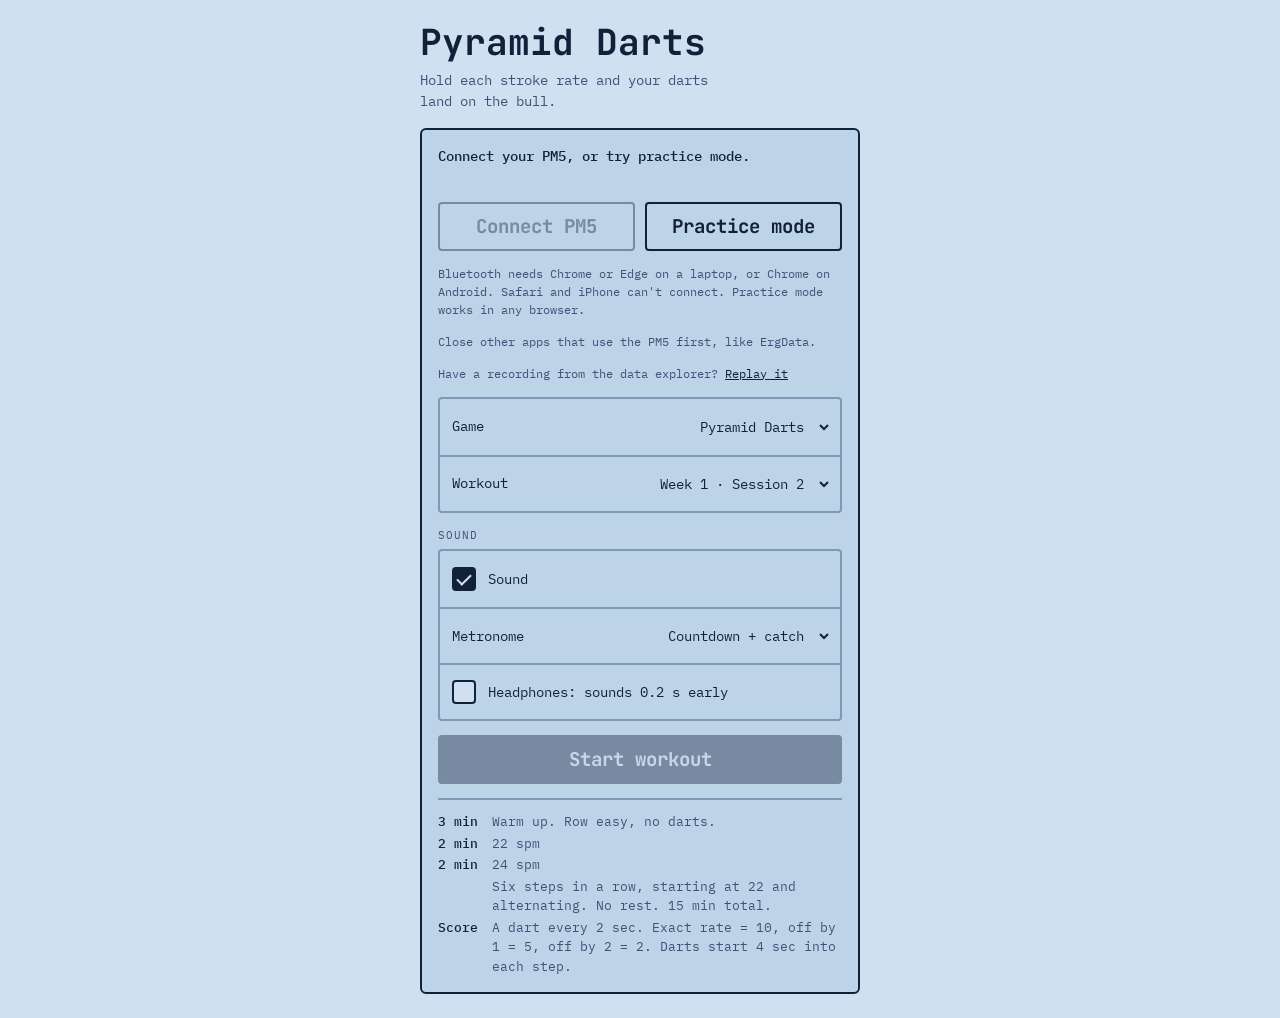
==== index.html @ 7a9a61dd "Add Skipping Stones, a second board where weak strokes sink the stone short" ====
<!doctype html>
<html lang="en">
<head>
<meta charset="utf-8">
<meta name="viewport" content="width=device-width, initial-scale=1, viewport-fit=cover">
<title>Pyramid Darts</title>
<link rel="preconnect" href="https://fonts.googleapis.com">
<link rel="preconnect" href="https://fonts.gstatic.com" crossorigin>
<link href="https://fonts.googleapis.com/css2?family=IBM+Plex+Mono:wght@400;500&family=JetBrains+Mono:wght@500;700&display=swap" rel="stylesheet">
<link rel="stylesheet" href="style.css">
</head>
<body>
<main class="wrap">
  <header id="top">
    <h1>Pyramid Darts</h1>
    <p class="lede">Hold each stroke rate and your darts land on the bull.</p>
  </header>

  <!-- SETUP -->
  <section id="setup" class="panel">
    <p id="status" class="status">Connect your PM5, or try practice mode.</p>
    <div class="row">
      <button id="btn-connect" class="btn" type="button">Connect PM5</button>
      <button id="btn-practice" class="btn" type="button">Practice mode</button>
    </div>
    <p id="support" class="note" hidden>Bluetooth needs Chrome or Edge on a laptop, or Chrome on Android. Safari and iPhone can't connect. Practice mode works in any browser.</p>
    <p class="note">Close other apps that use the PM5 first, like ErgData.</p>
    <!-- For testing without rowing: plays back a file saved by the data explorer (lab.html) -->
    <p class="note">Have a recording from the data explorer? <button id="btn-replay" class="link" type="button">Replay it</button></p>
    <input type="file" id="replay-file" accept=".json,application/json" hidden>
    <p id="live" class="live" hidden>Live stroke rate: <strong id="live-n">0</strong> spm</p>
    <!-- Settings as full-width rows: each row is one big tap target (at least 56 px tall) -->
    <div class="list">
      <!-- Two boards on the same rules: the rate aims. Skipping Stones adds power: a weak stroke sinks the stone short. -->
      <label class="setting" for="game-pick">Game
        <select id="game-pick">
          <option value="darts" selected>Pyramid Darts</option>
          <option value="stones">Skipping Stones (new)</option>
        </select>
      </label>
      <label class="setting" for="workout">Workout
        <select id="workout">
          <option value="w1s2" selected>Week 1 · Session 2</option>
          <option value="w1s1">Week 1 · Session 1</option>
        </select>
      </label>
    </div>
    <div class="group">
      <p class="label">Sound</p>
      <div class="list">
        <label class="setting" for="sound"><input type="checkbox" id="sound" checked> Sound</label>
        <label class="setting" for="metro">Metronome
          <select id="metro">
            <option value="off">Off</option>
            <option value="catch">Catch only</option>
            <option value="count" selected>Countdown + catch</option>
          </select>
        </label>
        <label class="setting" for="early"><input type="checkbox" id="early"> Headphones: sounds 0.2 s early</label>
      </div>
    </div>
    <!-- Shown when a workout was cut short, for example by a reload or a dead battery -->
    <div class="resume" id="resume-box" hidden>
      <p class="status" id="resume-text"></p>
      <div class="row">
        <button id="btn-continue" class="btn primary" type="button" disabled>Resume</button>
        <button id="btn-discard" class="btn" type="button">Discard</button>
      </div>
    </div>
    <button id="btn-start" class="btn primary" type="button" disabled>Start workout</button>
    <dl class="plan" id="plan"></dl>
  </section>

  <!-- GAME -->
  <section id="game" class="panel" hidden>
    <div class="hud">
      <div class="cell"><div class="label">Score</div><div class="value" id="h-score">0</div></div>
      <div class="cell"><div class="label">Step left</div><div class="value" id="h-time">0:00</div></div>
      <div class="cell"><div class="label" id="h-round-label">Interval</div><div class="value" id="h-round">–</div></div>
      <!-- One corner button: pause while rowing, resume while paused -->
      <button id="btn-pause" class="btn icon" type="button" aria-label="Pause">
        <svg class="i-pause" viewBox="0 0 24 24" aria-hidden="true"><rect x="6" y="5" width="4" height="14" rx="1"/><rect x="14" y="5" width="4" height="14" rx="1"/></svg>
        <svg class="i-play" viewBox="0 0 24 24" aria-hidden="true"><path d="M8 5v14l11-7z"/></svg>
      </button>
    </div>
    <div>
      <div class="phase-label" id="phase-label">GET READY</div>
      <p class="phase-sub" id="phase-sub"></p>
    </div>
    <!-- What you see while rowing. Hidden while paused. -->
    <div class="stack" id="playing">
      <div class="board-wrap"><canvas id="board" role="img" aria-label="Dart board. Your stroke rate moves the crosshair up when you are too fast and down when you are too slow."></canvas></div>
      <div class="readout">
        <div><div class="label">Target</div><div class="big"><span id="r-target">–</span> <small>spm</small></div></div>
        <div><div class="label">You</div><div class="big"><span id="r-you">0</span> <small>spm</small></div></div>
      </div>
      <div class="delta" id="delta" aria-live="polite"></div>
      <!-- The last stroke: its watts, and its power curve (where in the drive you pushed).
           Appears once the PM5 sends a stroke, so practice mode looks the same as before. -->
      <div class="power" id="power" hidden>
        <div class="power-head">
          <div class="label">Power curve · lbf</div>
          <div class="watts" id="r-watts">–</div>
        </div>
        <div class="curve-wrap"><canvas id="curve" role="img" aria-label="Graph of how hard you pulled during the last stroke. The faint line is the stroke before."></canvas></div>
      </div>
      <div class="practice" id="practice" hidden>
        <button class="btn" id="btn-down" type="button" aria-label="Lower stroke rate">−</button>
        <span>Practice: use the arrow keys or these buttons to set your rate.</span>
        <button class="btn" id="btn-up" type="button" aria-label="Raise stroke rate">+</button>
      </div>
      <p class="note" id="link"></p>
    </div>
    <!-- The pause menu. More options (like mute) can be added here later. -->
    <div class="stack menu" id="menu" hidden>
      <p class="status" id="menu-msg" hidden></p>
      <button id="btn-reconnect" class="btn primary" type="button" hidden>Reconnect PM5</button>
      <!-- Backup after a failed reconnect: the device picker, like on the start screen -->
      <button id="btn-pick" class="btn" type="button" hidden>Choose PM5 again</button>
      <button id="btn-resume" class="btn primary" type="button">Resume</button>
      <button id="btn-restart" class="btn" type="button">Restart step</button>
      <button id="btn-skip" class="btn" type="button" hidden>Skip warm-up</button>
      <button id="btn-end" class="btn" type="button">End workout</button>
      <!-- Same setting as on the start screen, so it can change mid-row -->
      <div class="group">
        <p class="label">Sound</p>
        <div class="list">
          <label class="setting" for="metro-menu">Metronome
            <select id="metro-menu">
              <option value="off">Off</option>
              <option value="catch">Catch only</option>
              <option value="count" selected>Countdown + catch</option>
            </select>
          </label>
          <label class="setting" for="early-menu"><input type="checkbox" id="early-menu"> Headphones: sounds 0.2 s early</label>
        </div>
      </div>
      <p class="note" id="menu-timing" hidden></p>
      <p class="note" id="menu-hint">Space or Esc also pauses and resumes.</p>
    </div>
  </section>

  <!-- RESULTS -->
  <section id="results" class="panel" hidden>
    <h2>Workout done</h2>
    <div class="hud">
      <div class="cell"><div class="label">Score</div><div class="value" id="f-score">0</div></div>
      <div class="cell"><div class="label">On target</div><div class="value" id="f-pct">0%</div></div>
      <div class="cell"><div class="label">Bulls</div><div class="value" id="f-bulls">0</div></div>
    </div>
    <ul class="results-list" id="f-by"></ul>
    <p class="live" id="f-timing" hidden></p>
    <p class="note">On target means within 1 stroke per minute of the goal.</p>
    <button id="btn-again" class="btn primary" type="button">Row again</button>
  </section>
</main>

<script type="module">
import * as pm5 from './pm5.js';

(function () {
  'use strict';
  var $ = function (id) { return document.getElementById(id); };

  // ---- Workouts ----
  // Every workout adds up to exactly 15 min. Warm-up and cooldown fill what the main set leaves.
  var STEPS = [[90, 24], [60, 26], [30, 28]]; // W1S1: seconds, strokes per minute
  var PYRAMIDS = 3, PADDLE = 30, PADDLE_SPM = 20, COOL = 30; // W1S1: easy paddle after every step
  var READY = 5, SETTLE = 4, GAP = 2;
  var AHEAD = 0.1; // the metronome books each click this many seconds early, so it lands on time
  var EARLY = 0.2; // Bluetooth headphones play sound about 0.15-0.27 s late, so they get it this much sooner
  var WARM = { w1s2: 180, w1s1: 90 }, INTERVAL = 120; // W1S2: six 2 min steps

  var INFO = {
    w1s2: {
      eyebrow: 'Week 1 · Session 2',
      plan: [
        ['3 min', 'Warm up. Row easy, no darts.'],
        ['2 min', '22 spm'], ['2 min', '24 spm'],
        ['', 'Six steps in a row, starting at 22 and alternating. No rest. 15 min total.'],
        ['Score', 'A dart every 2 sec. Exact rate = 10, off by 1 = 5, off by 2 = 2. Darts start 4 sec into each step.']
      ]
    },
    w1s1: {
      eyebrow: 'Week 1 · Session 1',
      plan: [
        ['90 sec', 'Warm up. Row easy, no darts.'],
        ['90 sec', '24 spm'], ['60 sec', '26 spm'], ['30 sec', '28 spm'],
        ['30 sec', 'Paddle at about 20 spm after every step. No darts.'],
        ['', 'Three pyramids, then a 30 sec cooldown. 15 min total.'],
        ['Score', 'A dart every 2 sec. Exact rate = 10, off by 1 = 5, off by 2 = 2. Darts start 4 sec into each step.']
      ]
    }
  };

  function buildTimeline(key) {
    var t = [], i;
    t.push({ kind: 'warm', len: WARM[key] });
    if (key === 'w1s2') {
      for (i = 0; i < 6; i++) t.push({ kind: 'row', len: INTERVAL, spm: i % 2 === 0 ? 22 : 24, round: i + 1 });
      return t;
    }
    // W1S1: a paddle follows every step, except the very last one,
    // which goes straight into the cooldown. 1:30 + 13:00 + 0:30 = 15:00.
    for (var r = 1; r <= PYRAMIDS; r++) {
      STEPS.forEach(function (s, j) {
        t.push({ kind: 'row', len: s[0], spm: s[1], round: r });
        var lastStep = (r === PYRAMIDS && j === STEPS.length - 1);
        if (!lastStep) t.push({ kind: 'paddle', len: PADDLE, round: r });
      });
    }
    t.push({ kind: 'cool', len: COOL });
    return t;
  }

  // ---- State ----
  var mode = null;          // 'pm5' or 'practice'
  var spm = 0;              // current stroke rate
  var game = 'darts';       // 'darts' or 'stones', picked on the start screen
  var powerLog = [], lastW = null; // watts of the last few strokes, and of the very last one
  var practiceSpm = 20;
  var running = false, rafId = 0, t0 = 0, total = 0;
  var timeline = [], roundsTotal = 6, wkey = 'w1s2', lastPhase = -1, lastSec = -1;
  var darts = [], popups = [], aimErr = 0, stats = null;
  var audio = null, wake = null, pmName = '';
  var paused = false, pausedAt = 0;          // pausedAt: the clock time when Pause was pressed
  var counting = false, countdownTimer = 0;  // the 3-2-1 before rowing again
  var settleUntil = 0;                       // no darts until this many seconds into the workout
  var snap = { i: -1 };                      // the score when the current step began, for Restart step
  var linkLost = false;                      // true while the PM5 is gone in the middle of a workout
  var beatAt = 0;                            // workout time (seconds) of the next metronome click
  var nextChime = null;                      // the step-change chime, once the last click of a step is booked
  var counts = [];                           // the countdown ticks booked for this stroke
  var beats = [];                            // the last few catch clicks (workout time), to time real catches against

  // ---- Helpers ----
  function setText(el, s) { if (el.textContent !== s) el.textContent = s; }
  function fmt(sec) { var m = Math.floor(sec / 60), s = sec % 60; return m + ':' + (s < 10 ? '0' : '') + s; }
  function show(id) {
    ['setup', 'game', 'results'].forEach(function (k) { $(k).hidden = (k !== id); });
    $('top').hidden = (id === 'game'); // no header while rowing, so the game gets the whole screen
  }
  function status(msg) { $('status').textContent = msg; }
  // Start, and Resume for a saved workout, work once the PM5 or practice mode is ready
  function ready(on) { $('btn-start').disabled = !on; $('btn-continue').disabled = !on; }

  // ---- Sound ----
  // at (optional): seconds from now, to book a note ahead
  function beep(freq, dur, vol, at) {
    if (!audio || !$('sound').checked) return;
    dur = dur || 0.12; vol = vol || 0.15;
    var o = audio.createOscillator(), g = audio.createGain(), t = audio.currentTime + Math.max(0, at || 0);
    o.type = 'square'; o.frequency.value = freq;
    o.connect(g); g.connect(audio.destination);
    g.gain.setValueAtTime(vol, t);
    g.gain.exponentialRampToValueAtTime(0.001, t + dur);
    o.start(t); o.stop(t + dur + 0.02);
  }
  var NOTE = { 22: 466, 24: 523, 26: 587, 28: 659 };
  // The countdown tick (3, 2, 1) on the way back to the catch. Softer than the catch,
  // and rising in pitch, so you can feel the catch coming and push on it instead of reacting late.
  // at: seconds from now, so the tick can be booked early and still land on time.
  var COUNT_NOTE = { 3: 880, 2: 1047, 1: 1319 };
  function tick(at, vol, freq) {
    if (!audio || !$('sound').checked) return;
    var o = audio.createOscillator(), g = audio.createGain(), t = audio.currentTime + Math.max(0, at);
    o.type = 'triangle'; o.frequency.value = freq;
    o.connect(g); g.connect(audio.destination);
    g.gain.setValueAtTime(vol, t);
    g.gain.exponentialRampToValueAtTime(0.001, t + 0.08);
    o.start(t); o.stop(t + 0.1);
  }
  // Step change: two notes on the way back before the next step's first catch,
  // so they never land on a click. Rising = the next step is faster, falling = easier.
  function chime(c, at) {
    var from = c.from.kind === 'row' ? NOTE[c.from.spm] : 392, to = c.to.kind === 'row' ? NOTE[c.to.spm] : 392;
    beep(from, 0.12, 0.12, at);
    beep(to, 0.18, 0.12, at + 0.15);
  }

  // ---- PM5 connection ----
  // Back to "not connected" on the start screen
  function lostToSetup() {
    spm = 0; mode = null; linkLost = false;
    status('PM5 disconnected. Press Connect PM5 to try again.');
    ready(false);
    $('live').hidden = true;
  }
  function onDrop() {
    // The PM5 is gone, so the button offers to connect again
    $('btn-connect').textContent = 'Connect PM5';
    $('btn-connect').disabled = false;
    if (mode !== 'pm5') return;
    if (running) {
      // Mid-workout: freeze the clock and offer to reconnect, so the session is not lost
      spm = 0; linkLost = true;
      holdInMenu();
    } else lostToSetup();
  }

  var BT_OFF = 'Bluetooth is off on this device. Turn it on and try again.';

  async function connectPM5() {
    stopReplay();
    status('Pick your PM5 from the list. Wake it up first by pulling the handle.');
    var pm = await pm5.connect({
      onStrokeRate: function (n) {
        spm = n;
        setText($('live-n'), String(spm));
      },
      onCatch: onCatch,
      onStrokePower: onStrokePower,
      onForceCurve: onForceCurve,
      onDisconnect: onDrop
    });
    pmName = pm.name;
    mode = 'pm5';
    spm = 0;
    // Show the connection on the button itself, so it is clear it worked
    $('btn-connect').textContent = 'PM5 connected';
    $('btn-connect').disabled = true;
    status('Connected to ' + pmName + '. Pull the handle and check the live rate below.');
    $('live').hidden = false;
    ready(true);
  }

  $('btn-connect').addEventListener('click', async function () {
    try { await connectPM5(); }
    catch (e) {
      // Bluetooth off comes first: Chrome reports it like a closed picker
      if (await pm5.isBluetoothOff(e)) status(BT_OFF);
      else if (e && e.name === 'NotFoundError') status('No PM5 picked. Press Connect PM5 to try again.');
      else status('Could not connect. Check that Bluetooth is on, wake the PM5 by pulling the handle, and close other apps that use it, like ErgData. (' + (e && e.message ? e.message : e) + ')');
    }
  });

  $('btn-practice').addEventListener('click', function () {
    stopReplay();
    mode = 'practice';
    practiceSpm = 20; spm = practiceSpm;
    $('live').hidden = true;
    status('Practice mode. You set your own rate with the arrow keys.');
    ready(true);
  });

  // ---- Replay a recorded row ----
  // A recording from lab.html plays as if the PM5 were live. Works in any browser.
  var replaying = null;
  function stopReplay() { if (replaying) { replaying.stop(); replaying = null; } }
  $('btn-replay').addEventListener('click', function () { $('replay-file').click(); });
  $('replay-file').addEventListener('change', async function () {
    var file = this.files[0];
    this.value = ''; // so the same file can be picked again
    if (!file) return;
    try {
      var rec = JSON.parse(await file.text());
      stopReplay();
      replaying = pm5.replay(rec, {
        onStrokeRate: function (n) { spm = n; setText($('live-n'), String(n)); },
        onCatch: onCatch,
        onStrokePower: onStrokePower,
        onForceCurve: onForceCurve
      });
      mode = 'replay'; spm = 0; pmName = replaying.name;
      status('Replaying ' + replaying.name + ' from ' + file.name + '. It loops until the workout ends.');
      $('live').hidden = false;
      ready(true);
    } catch (e) {
      status('Could not replay that file. ' + (e && e.message ? e.message : e));
    }
  });

  if (!pm5.isSupported()) {
    $('support').hidden = false;
    $('btn-connect').disabled = true;
  }

  // ---- Practice controls ----
  function nudge(d) {
    if (mode !== 'practice') return;
    practiceSpm = Math.max(0, Math.min(50, practiceSpm + d));
    spm = practiceSpm;
  }
  $('btn-up').addEventListener('click', function () { nudge(1); });
  $('btn-down').addEventListener('click', function () { nudge(-1); });
  document.addEventListener('keydown', function (e) {
    if (!running) return;
    // Space or Esc pauses and resumes. If a button has focus, Space presses
    // that button instead, so we let the browser handle it.
    var onButton = e.target.tagName === 'BUTTON';
    if (e.key === 'Escape' || (e.key === ' ' && !onButton)) { e.preventDefault(); togglePause(); return; }
    if (e.key === 'ArrowUp') { e.preventDefault(); nudge(1); }
    if (e.key === 'ArrowDown') { e.preventDefault(); nudge(-1); }
  });

  // ---- Canvas ----
  var cv = $('board'), ctx = cv.getContext('2d'), size = 0;
  var C = {};
  function readColors() {
    var cs = getComputedStyle(document.documentElement);
    ['bg', 'panel', 'ink', 'ink-soft', 'line', 'hit', 'miss'].forEach(function (k) { C[k] = cs.getPropertyValue('--' + k).trim(); });
  }
  function fit() {
    var s = Math.round(cv.getBoundingClientRect().width);
    if (!s || s === size) return;
    size = s;
    var dpr = window.devicePixelRatio || 1;
    cv.width = s * dpr; cv.height = s * dpr;
    ctx.setTransform(dpr, 0, 0, dpr, 0, 0);
  }
  new ResizeObserver(fit).observe(cv);
  var REDUCED = window.matchMedia('(prefers-reduced-motion: reduce)').matches;
  var EASE = REDUCED ? 1 : 0.25;

  // While paused or counting in, no frames run, so the board would keep old colors after a
  // light/dark switch. redraw() draws the last frame again with the current colors.
  var lastDraw = null;
  function redraw() { if (running && lastDraw) draw.apply(null, lastDraw); drawCurve(); }
  window.matchMedia('(prefers-color-scheme: dark)').addEventListener('change', function () { requestAnimationFrame(redraw); });

  function draw(p, now, inPhase, waiting) {
    lastDraw = [p, now, inPhase, waiting];
    // Read the theme colors every frame, not once at load. On iPhone (Bluefy) a read at load
    // can come back empty, and a canvas then draws everything black, unreadable in dark mode.
    // Reading here also follows the phone switching to dark mode mid-workout.
    readColors();
    fit();
    var s = size; if (!s) return;
    ctx.clearRect(0, 0, s, s);
    if (game === 'stones') { drawStones(p, now, inPhase, waiting); return; }
    var cx = s / 2, cy = s / 2, R = (s / 2) * 0.84, u = R / 3.5;
    var resting = p.kind !== 'row'; // warm-up, paddle and cooldown have no darts

    // rings: 3.5 / 2.5 / 1.5 / 0.5 spm from the goal
    ctx.globalAlpha = resting ? 0.3 : 1;
    ctx.lineWidth = 2; ctx.strokeStyle = C.ink;
    [3.5, 2.5, 1.5, 0.5].forEach(function (r) { ctx.beginPath(); ctx.arc(cx, cy, r * u, 0, Math.PI * 2); ctx.stroke(); });
    ctx.fillStyle = C.ink; ctx.globalAlpha = resting ? 0.08 : 0.18;
    ctx.beginPath(); ctx.arc(cx, cy, 0.5 * u, 0, Math.PI * 2); ctx.fill();

    // labels
    ctx.globalAlpha = 1;
    ctx.fillStyle = C['ink-soft'];
    ctx.font = "500 11px 'IBM Plex Mono', monospace";
    ctx.textAlign = 'center';
    ctx.fillText('▲ TOO FAST', cx, 16);
    ctx.fillText('▼ TOO SLOW', cx, s - 8);
    ctx.fillText('5', cx + 1.0 * u, cy + 4);
    ctx.fillText('2', cx + 2.0 * u, cy + 4);

    if (resting) {
      // No darts: show what this part is, your live rate, and the time left
      var title = { warm: 'WARM UP', paddle: 'PADDLE', cool: 'COOL DOWN' }[p.kind];
      var until = { warm: 'darts start in ', paddle: 'next step in ', cool: 'done in ' }[p.kind];
      ctx.fillStyle = C.ink;
      ctx.font = "700 34px 'JetBrains Mono', monospace";
      ctx.fillText(title, cx, cy - 14);
      ctx.font = "700 30px 'JetBrains Mono', monospace";
      ctx.fillText(spm + ' spm', cx, cy + 24);
      ctx.fillStyle = C['ink-soft'];
      ctx.font = "500 12px 'IBM Plex Mono', monospace";
      ctx.fillText(until + fmt(Math.ceil(p.len - inPhase)), cx, cy + 50);
      return;
    }

    // stuck darts (newest last), older ones fade
    var recent = darts.slice(-14);
    recent.forEach(function (d, i) {
      var a = 0.3 + 0.7 * ((i + 1) / recent.length);
      var px = cx + d.ux * u, py = cy - d.uy * u;
      ctx.globalAlpha = a; ctx.lineWidth = 2;
      ctx.beginPath(); ctx.arc(px, py, 5, 0, Math.PI * 2);
      if (d.pts > 0) { ctx.fillStyle = C.hit; ctx.fill(); ctx.strokeStyle = C.ink; ctx.stroke(); }
      else { ctx.strokeStyle = C.miss; ctx.stroke(); }
    });
    ctx.globalAlpha = 1;

    // point popups
    popups = popups.filter(function (q) { return now - q.born < 1200; });
    popups.forEach(function (q) {
      var age = (now - q.born) / 1200;
      ctx.globalAlpha = 1 - age;
      ctx.fillStyle = q.pts > 0 ? C.hit : C.miss;
      ctx.font = "700 18px 'JetBrains Mono', monospace";
      ctx.textAlign = 'left';
      ctx.fillText('+' + q.pts, cx + q.ux * u + 9, cy - q.uy * u - 9 - age * 10);
    });
    ctx.globalAlpha = 1;

    // live crosshair: up means too fast, down means too slow
    var target = Math.max(-4.3, Math.min(4.3, spm - p.spm));
    aimErr += (target - aimErr) * EASE;
    var ay = cy - aimErr * u;
    ctx.strokeStyle = C.ink; ctx.lineWidth = 2;
    ctx.setLineDash(waiting ? [3, 3] : []); // dashed while darts are on hold
    ctx.beginPath(); ctx.arc(cx, ay, 10, 0, Math.PI * 2); ctx.stroke();
    ctx.setLineDash([]);
    ctx.beginPath();
    ctx.moveTo(cx - 16, ay); ctx.lineTo(cx + 16, ay);
    ctx.moveTo(cx, ay - 16); ctx.lineTo(cx, ay + 16);
    ctx.stroke();
  }

  // ---- Skipping Stones board ----
  // Drawn on a 400 x 400 grid (the Figma frame) and scaled to the canvas. The lake is seen at an
  // angle, so rings are ellipses half as tall as they are wide. Top: a thin far shore. Middle: the
  // target. Bottom: power per stroke. Rate aims (up = too fast), as in the darts game.
  var SK = { cx: 200, cy: 150, u: 54, k: 0.5, from: { x: 340, y: 268 } }; // from: where the stone leaves your hand
  var HOPS = [0.3, 0.52, 0.68, 0.8, 0.9, 1];     // where each skip lands, as a share of the way to the target
  var HOP_AT = [0.28, 0.48, 0.64, 0.77, 0.89, 1]; // when it lands there, as a share of the flight time
  var HOP_UP = [58, 40, 28, 18, 12, 8];          // how high each hop arcs
  var RIPPLE = [20, 16, 12, 9, 7, 6];            // ripple size at each skip; they shrink with distance
  var SINK = 0.62;                               // a short throw sinks here, after 2 skips, clearly before the target
  var FLY = 900, FADE = 600;                     // ms for a full throw, and for a ripple to fade
  function drawStones(p, now, inPhase, waiting) {
    var cx = SK.cx, cy = SK.cy, u = SK.u, k = SK.k, z = size / 400;
    var resting = p.kind !== 'row', dim = resting ? 0.35 : 1;
    ctx.save(); ctx.scale(z, z);

    // far shore and water
    ctx.globalAlpha = 0.5; ctx.fillStyle = C.line; ctx.beginPath(); ctx.moveTo(0, 34);
    [[0, 20], [50, 8], [100, 18], [160, 4], [230, 20], [300, 10], [400, 18], [400, 34]].forEach(function (q) { ctx.lineTo(q[0], q[1]); });
    ctx.fill();
    ctx.globalAlpha = 1; ctx.fillStyle = C.panel; ctx.fillRect(0, 34, 400, 248);

    // rings: soft bands, then 3 px lines so they read from the seat
    function ring(r) { ctx.beginPath(); ctx.ellipse(cx, cy, r * u, r * u * k, 0, 0, Math.PI * 2); }
    ctx.fillStyle = C.ink;
    [[3.5, 0.10], [2.5, 0.16], [1.5, 0.10], [0.5, 0.34]].forEach(function (b) { ctx.globalAlpha = b[1] * dim; ring(b[0]); ctx.fill(); });
    ctx.lineWidth = 3; ctx.strokeStyle = C.ink;
    [[3.5, 0.55], [2.5, 0.7], [1.5, 0.85], [0.5, 1]].forEach(function (b) { ctx.globalAlpha = b[1] * dim; ring(b[0]); ctx.stroke(); });
    ctx.globalAlpha = 1; ctx.fillStyle = C['ink-soft']; ctx.textAlign = 'center';
    ctx.font = "500 12px 'IBM Plex Mono', monospace";
    ctx.fillText('▲ TOO FAST', cx, 50);
    ctx.fillText('▼ TOO SLOW', cx, 272);

    if (resting) {
      // No stones: what this part is, your live rate, and the time left
      var title = { warm: 'WARM UP', paddle: 'PADDLE', cool: 'COOL DOWN', ready: 'GET READY' }[p.kind];
      var until = { warm: 'stones start in ', paddle: 'next step in ', cool: 'done in ', ready: '' }[p.kind];
      ctx.fillStyle = C.ink;
      ctx.font = "700 30px 'JetBrains Mono', monospace"; ctx.fillText(title, cx, cy - 10);
      ctx.font = "700 26px 'JetBrains Mono', monospace"; ctx.fillText(spm + ' spm', cx, cy + 22);
      ctx.fillStyle = C['ink-soft']; ctx.font = "500 12px 'IBM Plex Mono', monospace";
      if (until) ctx.fillText(until + fmt(Math.ceil(p.len - inPhase)), cx, cy + 46);
    } else {
      // Each stone flies from your hand toward where the rate aimed it. at(s) is the point
      // a share s of the way there. A short throw skips twice, then sinks.
      popups = []; // stones show their own points
      darts.slice(-12).forEach(function (d, n, list) {
        var land = { x: cx + d.ux * u, y: cy - d.uy * u * k };
        function at(s) { return { x: SK.from.x + (land.x - SK.from.x) * s, y: SK.from.y + (land.y - SK.from.y) * s }; }
        var stops = d.short ? HOPS.slice(0, 2).concat(SINK) : HOPS;
        var last = stops.length - 1, landMs = REDUCED ? 0 : HOP_AT[last] * FLY, age = now - d.born;
        var end = at(stops[last]), col = d.short ? C.miss : C.hit;

        if (age < landMs) {
          // in flight: dotted arcs for the hops done so far, ripples where it touched, and the stone
          var q = age / FLY, i = 0;
          while (HOP_AT[i] <= q) i++;
          ctx.lineWidth = 3; ctx.setLineDash([2, 7]); ctx.lineCap = 'round';
          for (var j = 0; j <= i; j++) {
            var a = at(j ? stops[j - 1] : 0), b = at(stops[j]);
            ctx.globalAlpha = 1; ctx.strokeStyle = d.short && j === last ? C.miss : C.hit;
            ctx.beginPath(); ctx.moveTo(a.x, a.y); ctx.quadraticCurveTo((a.x + b.x) / 2, (a.y + b.y) / 2 - 2 * HOP_UP[j], b.x, b.y);
            if (j < i) ctx.stroke();
          }
          ctx.setLineDash([]);
          for (j = 0; j < i; j++) {
            var r0 = RIPPLE[j], t = (q - HOP_AT[j]) * FLY / FADE, c = at(stops[j]);
            if (t < 1) { ctx.globalAlpha = 1 - t; ctx.strokeStyle = C.hit; ctx.lineWidth = 2.5; ctx.beginPath(); ctx.ellipse(c.x, c.y, r0 * (1 + t), r0 * (1 + t) / 2, 0, 0, Math.PI * 2); ctx.stroke(); }
          }
          var from = at(i ? stops[i - 1] : 0), to = at(stops[i]), f = (q - (i ? HOP_AT[i - 1] : 0)) / (HOP_AT[i] - (i ? HOP_AT[i - 1] : 0));
          var sx = from.x + (to.x - from.x) * f, sy = from.y + (to.y - from.y) * f - HOP_UP[i] * Math.sin(Math.PI * f);
          ctx.globalAlpha = 1; ctx.fillStyle = C.ink; ctx.beginPath(); ctx.ellipse(sx, sy, 7, 4, 0, 0, Math.PI * 2); ctx.fill();
        } else {
          // landed: a small ring stays where it stopped, older ones fade
          var since = age - landMs;
          if (!REDUCED && since < FADE) { // the landing ripple spreads out
            ctx.globalAlpha = 1 - since / FADE; ctx.strokeStyle = col; ctx.lineWidth = 2;
            ctx.beginPath(); ctx.ellipse(end.x, end.y, 20 + 16 * since / FADE, (20 + 16 * since / FADE) / 2, 0, 0, Math.PI * 2); ctx.stroke();
          }
          ctx.globalAlpha = 0.35 + 0.65 * ((n + 1) / list.length);
          ctx.strokeStyle = col; ctx.fillStyle = col; ctx.lineWidth = 2;
          ctx.beginPath(); ctx.ellipse(end.x, end.y, 9, 4.5, 0, 0, Math.PI * 2); ctx.stroke();
          ctx.beginPath(); ctx.arc(end.x, end.y, 2.5, 0, Math.PI * 2); ctx.fill();
          if (since < 1200) { // the points, rising and fading
            var right = end.x > 230; // on the right half, put the text on the left so it stays on the board
            ctx.globalAlpha = 1 - since / 1200; ctx.fillStyle = col; ctx.textAlign = right ? 'right' : 'left';
            ctx.font = "700 20px 'JetBrains Mono', monospace";
            ctx.fillText(d.short ? '0 · short' : '+' + d.pts, end.x + (right ? -14 : 14), end.y - 10 - since / 120);
          }
        }
      });

      // crosshair: a ring with a full cross, where the rate is aiming now
      var target = Math.max(-3.8, Math.min(3.8, spm - p.spm));
      aimErr += (target - aimErr) * EASE;
      var ay = cy - aimErr * u * k;
      ctx.globalAlpha = 1; ctx.strokeStyle = C.ink; ctx.lineWidth = 3;
      ctx.setLineDash(waiting ? [4, 4] : []); // dashed while stones are on hold
      ctx.beginPath(); ctx.arc(cx, ay, 11, 0, Math.PI * 2); ctx.stroke();
      ctx.setLineDash([]);
      ctx.beginPath(); ctx.moveTo(cx - 34, ay); ctx.lineTo(cx + 34, ay); ctx.moveTo(cx, ay - 24); ctx.lineTo(cx, ay + 24); ctx.stroke();
    }

    // power: one bar per stroke, a dashed line at the minimum, and a dashed bar to aim the next stroke at
    var floor = floorFor(p), base = 392, ppw = 80 / 190;
    function wy(w) { return base - Math.min(w, 190) * ppw; }
    ctx.globalAlpha = 1; ctx.textAlign = 'left'; ctx.fillStyle = C['ink-soft'];
    ctx.font = "500 12px 'IBM Plex Mono', monospace";
    ctx.fillText('POWER · W', 12, 302);
    ctx.textAlign = 'right';
    if (lastW === null) ctx.fillText(mode === 'practice' ? 'Power needs a PM5' : 'Waiting for a stroke', 390, 302);
    else {
      var low = floor > 0 && lastW < floor;
      ctx.fillStyle = low ? C.miss : floor ? C.hit : C.ink; ctx.font = "700 16px 'JetBrains Mono', monospace";
      ctx.fillText(low ? 'PUSH +' + (floor - lastW) + ' W' : floor ? 'NEXT ≥ ' + floor + ' W' : lastW + ' W', 390, 302);
    }
    var bw = 26, gap = 10, x0 = 61;
    powerLog.forEach(function (w, i) {
      ctx.globalAlpha = i === powerLog.length - 1 ? 1 : 0.5;
      ctx.fillStyle = floor > 0 && w < floor ? C.miss : C.hit;
      ctx.fillRect(x0 + i * (bw + gap), wy(w), bw, base - wy(w));
    });
    if (floor && mode !== 'practice') { // practice has no power, so no minimum to show
      var gx = x0 + 7 * (bw + gap);
      ctx.globalAlpha = 0.15; ctx.fillStyle = C.ink; ctx.fillRect(gx, wy(floor), bw, base - wy(floor));
      ctx.globalAlpha = 1; ctx.strokeStyle = C.ink; ctx.lineWidth = 2.5; ctx.setLineDash([5, 4]);
      ctx.strokeRect(gx, wy(floor), bw, base - wy(floor));
      ctx.strokeStyle = C['ink-soft']; ctx.lineWidth = 2; ctx.setLineDash([6, 5]);
      ctx.beginPath(); ctx.moveTo(12, wy(floor)); ctx.lineTo(388, wy(floor)); ctx.stroke();
      ctx.setLineDash([]);
    }
    ctx.restore();
  }

  // ---- Darts ----
  function throwDart(p, now) {
    var err = spm - p.spm, a = Math.abs(err);
    var pts = a === 0 ? 10 : a === 1 ? 5 : a === 2 ? 2 : 0;
    var r = a === 0 ? Math.random() * 0.3 : Math.min(a, 4.2);
    var ang;
    if (err > 0) ang = (20 + Math.random() * 140) * Math.PI / 180;
    else if (err < 0) ang = (200 + Math.random() * 140) * Math.PI / 180;
    else ang = Math.random() * Math.PI * 2;
    // Skipping Stones: the rate aims, the power throws. If the last stroke was under the
    // minimum, the stone sinks short and scores nothing. No watts yet (practice mode): it always reaches.
    var floor = floorFor(p), short = game === 'stones' && lastW !== null && floor > 0 && lastW < floor;
    if (short) pts = 0;
    var d = { ux: r * Math.cos(ang), uy: r * Math.sin(ang), pts: pts, born: now, short: short };
    darts.push(d); popups.push(d);
    stats.score += pts; stats.darts++;
    if (a <= 1) stats.on++;
    if (a === 0) stats.bulls++;
    var b = stats.by[p.spm]; b.n++; if (a <= 1) b.on++;
    // No dart sound for now: it landed on its own 2 s timer and clashed with the metronome
  }

  // ---- Phase change ----
  function nextText(i) {
    var n = timeline[i + 1];
    if (!n) return 'Last step';
    if (n.kind === 'row') return 'Next: ' + n.spm + ' spm for ' + n.len + 's';
    if (n.kind === 'paddle') return 'Next: paddle ' + n.len + 's';
    if (n.kind === 'cool') return 'Next: cool down';
    return '';
  }
  function onPhase(p, i) {
    lastSec = -1;
    if (p.kind === 'ready') {
      setText($('phase-label'), 'GET READY');
      setText($('phase-sub'), 'Start rowing. First up: ' + p.spm + ' spm');
      setText($('h-round'), '–');
    } else if (p.kind === 'warm') {
      setText($('phase-label'), 'WARM UP');
      setText($('phase-sub'), 'Row easy for ' + fmt(p.len) + ' · ' + nextText(i));
      setText($('h-round'), '–');
    } else if (p.kind === 'row') {
      setText($('phase-label'), 'ROW AT ' + p.spm);
      setText($('phase-sub'), p.len + 's · ' + nextText(i));
      setText($('h-round'), p.round + '/' + roundsTotal);
    } else if (p.kind === 'paddle') {
      setText($('phase-label'), 'PADDLE');
      setText($('phase-sub'), 'Easy, about ' + PADDLE_SPM + ' spm · ' + nextText(i));
      setText($('h-round'), p.round + '/' + roundsTotal);
    } else {
      setText($('phase-label'), 'COOL DOWN');
      setText($('phase-sub'), 'Row easy to finish');
      setText($('h-round'), '–');
    }
  }

  // ---- Power: the last stroke's watts and force curve ----
  // A first try, to learn whether this helps while rowing. Not part of the score yet.
  // The minimum is the Medium level from PLAN.md: 111 W at 22 spm, scaled up with the rate.
  var FLOOR_22 = 111;
  var curve = { points: null, previous: null }, scaleLbf = 200;
  var cvC = $('curve'), ctxC = cvC.getContext('2d');
  new ResizeObserver(drawCurve).observe(cvC);
  // The minimum for a step, or 0 for warm-up, paddles and cooldown
  function floorFor(p) { return p && p.kind === 'row' ? Math.round(FLOOR_22 * p.spm / 22) : 0; }
  function onStrokePower(w) {
    if (!running) return;
    lastW = w; powerLog = powerLog.concat(w).slice(-7); // Skipping Stones draws these as bars
    var floor = floorFor(timeline[lastPhase]), low = floor > 0 && w < floor, el = $('r-watts');
    setText(el, !floor ? w + ' W' : low ? w + ' W · push +' + (floor - w) : w + ' W · min ' + floor);
    el.classList.toggle('low', low);
    if (game === 'darts') $('power').hidden = false; // Skipping Stones shows power inside its board
  }
  function onForceCurve(points) {
    if (!running) return;
    curve.previous = curve.points; curve.points = points; // the faint line is the stroke before
    if (game === 'darts') { $('power').hidden = false; drawCurve(); }
  }
  // Pounds of force (lbf) on a fixed scale, like the PM5 graph, so an easy stroke stays low.
  // Left to right is one drive: legs first, then body, then arms.
  function drawCurve() {
    if (!curve.points) return;
    var box = cvC.getBoundingClientRect(), w = Math.round(box.width), h = Math.round(box.height);
    if (w < 50 || h < 30) return; // hidden (paused) or too small
    readColors();
    var dpr = window.devicePixelRatio || 1;
    if (cvC.width !== w * dpr || cvC.height !== h * dpr) { cvC.width = w * dpr; cvC.height = h * dpr; }
    ctxC.setTransform(dpr, 0, 0, dpr, 0, 0);
    ctxC.clearRect(0, 0, w, h);
    var peak = Math.max.apply(null, curve.points.concat([0]));
    if (peak > scaleLbf) scaleLbf = Math.ceil(peak / 50) * 50; // grows only for a harder stroke
    var pad = 4;
    function x(i, n) { return pad + (i / Math.max(n - 1, 1)) * (w - 2 * pad); }
    function y(p) { return h - pad - (p / scaleLbf) * (h - 2 * pad); }
    // a faint line every 50 lbf
    ctxC.strokeStyle = C.line; ctxC.lineWidth = 1;
    for (var m = 50; m < scaleLbf; m += 50) { ctxC.beginPath(); ctxC.moveTo(0, y(m)); ctxC.lineTo(w, y(m)); ctxC.stroke(); }
    function path(pts) { ctxC.beginPath(); pts.forEach(function (p, i) { if (i) ctxC.lineTo(x(i, pts.length), y(p)); else ctxC.moveTo(x(i, pts.length), y(p)); }); }
    ctxC.lineJoin = 'round'; ctxC.strokeStyle = C.ink;
    if (curve.previous) { ctxC.globalAlpha = 0.3; ctxC.lineWidth = 3; path(curve.previous); ctxC.stroke(); }
    // the latest stroke: a soft fill under a thick line, so its shape reads from the seat
    var pts = curve.points;
    path(pts); ctxC.lineTo(x(pts.length - 1, pts.length), y(0)); ctxC.lineTo(x(0, pts.length), y(0)); ctxC.closePath();
    ctxC.globalAlpha = 0.15; ctxC.fillStyle = C.ink; ctxC.fill();
    ctxC.globalAlpha = 1; ctxC.lineWidth = 4; path(pts); ctxC.stroke();
  }

  // ---- Catch timing ----
  // The PM5 reports each catch, so we can check whether you pushed on the click.
  // Each catch is measured from the nearest click: negative = before it, positive = after.
  // The number includes a small Bluetooth delay before the PM5's message arrives.
  function onCatch() {
    if (!running || paused || counting || $('metro').value === 'off' || !beats.length) return;
    var el = (performance.now() - t0) / 1000, off = null;
    beats.forEach(function (b) { if (off === null || Math.abs(el - b) < Math.abs(off)) off = el - b; });
    stats.timing.push(Math.round(off * 1000)); // milliseconds, to keep the saved progress small
  }
  // For example "your push started 0.12 s after the click (middle of 40 catches). 55% were within 0.15 s."
  function timingText() {
    var t = stats && stats.timing;
    if (!t || t.length < 5) return '';
    var sorted = t.slice().sort(function (a, b) { return a - b; });
    var med = sorted[Math.floor(sorted.length / 2)] / 1000;
    var near = t.filter(function (x) { return Math.abs(x) <= 150; }).length;
    var when = Math.abs(med) < 0.03 ? 'on the click' : Math.abs(med).toFixed(2) + ' s ' + (med > 0 ? 'after' : 'before') + ' the click';
    return 'your push started ' + when + ' (middle of ' + t.length + ' catches). ' + Math.round(near / t.length * 100) + '% were within 0.15 s.';
  }

  // ---- Main loop ----
  function frame(now) {
    if (!running || paused) return;
    var el = (now - t0) / 1000;
    if (el >= total) { finish(); return; }
    var i = 0;
    while (i < timeline.length - 1 && el >= timeline[i].start + timeline[i].len) i++;
    var p = timeline[i], inPhase = el - p.start;
    if (i !== lastPhase) {
      // Only a new step gets a snapshot, not a resume in the middle of one
      if (i !== snap.i) snap = { i: i, score: stats.score, darts: stats.darts, on: stats.on, bulls: stats.bulls, by: JSON.stringify(stats.by), drawn: darts.length };
      lastPhase = i; onPhase(p, i);
    }

    // Darts wait 4 s at the start of each step, and again after a pause
    var waiting = p.kind === 'row' && (inPhase < SETTLE || el < settleUntil);
    if (p.kind === 'row' && !waiting) {
      var k = Math.floor((inPhase - SETTLE) / GAP);
      if (k > p.thrown) { p.thrown = k; throwDart(p, now); }
    }

    // Metronome: a sound on every catch. Each catch takes its rate from the step it
    // falls in, so the new tempo starts on the first catch of the next step.
    // Warm-up, paddles and cooldown are softer, at the easy paddle rate.
    // ear: the workout time by the time a sound reaches you. With headphones it is ahead of the clock.
    var ear = el + ($('early').checked ? EARLY : 0);
    if (beatAt - ear < AHEAD && beatAt < total) {
      var j = beatAt < p.start + p.len ? i : i + 1, q = timeline[j];
      var gap = 60 / (q.kind === 'row' ? q.spm : PADDLE_SPM);
      var metro = $('metro').value, soft = q.kind === 'row' ? 1 : 0.5;
      var last = timeline[j + 1] && beatAt + gap >= q.start + q.len; // the last catch of this step
      // The catch: short, sharp and loud, so it cuts through the flywheel
      if (metro !== 'off') beep(1760, 0.05, 0.3 * soft, beatAt - ear);
      beats = beats.concat(beatAt).slice(-3);
      // Countdown: 3 at the planned finish (a third into the stroke, for a 1:2 drive to recovery),
      // then 2 and 1 spread evenly over the way back. On the last stroke of a step the chime replaces the 3.
      if (metro === 'count') {
        counts = [3, 2, 1].map(function (n, k) { return { at: beatAt + gap / 3 + k * 2 * gap / 9, n: n, vol: 0.15 * soft }; });
        if (last) counts.shift();
      }
      if (last) nextChime = { at: beatAt + gap * (metro === 'count' ? 1 / 3 : 1 / 2), from: q, to: timeline[j + 1] };
      beatAt += gap;
    }
    while (counts.length && counts[0].at - ear < AHEAD) { var c = counts.shift(); tick(c.at - ear, c.vol, COUNT_NOTE[c.n]); }
    if (nextChime && nextChime.at - ear < AHEAD) { chime(nextChime, nextChime.at - ear); nextChime = null; }

    var left = Math.ceil(p.len - inPhase);
    if (left !== lastSec) {
      lastSec = left;
      saveProgress(el); // once a second, so a crash loses at most a second
    }

    setText($('h-score'), String(stats.score));
    setText($('h-time'), fmt(left));
    setText($('r-target'), p.kind === 'row' ? String(p.spm) : '–');
    setText($('r-you'), String(spm));

    var d = $('delta'), txt = '', hit = false;
    if (p.kind === 'paddle') txt = 'Paddle easy';
    else if (p.kind === 'warm' || p.kind === 'cool') txt = 'Row easy';
    else if (p.kind === 'ready') txt = 'Start rowing';
    else if (spm === 0) txt = 'Waiting for strokes';
    else {
      var err = spm - p.spm;
      if (err === 0) { txt = 'On the bull'; hit = true; }
      else if (err > 0) txt = 'Slow down ' + err;
      else txt = 'Speed up ' + (-err);
    }
    setText(d, txt);
    d.classList.toggle('hit', hit);

    draw(p, now, inPhase, waiting);
    rafId = requestAnimationFrame(frame);
  }

  // ---- Start / finish ----
  async function lock() { try { wake = await navigator.wakeLock.request('screen'); } catch (e) { wake = null; } }
  function unlock() { try { if (wake) wake.release(); } catch (e) { } wake = null; }

  // from: saved progress to pick up from, or nothing for a fresh start
  function start(from) {
    clearProgress();
    wkey = from ? from.workout : $('workout').value;
    timeline = buildTimeline(wkey);
    roundsTotal = wkey === 'w1s2' ? 6 : PYRAMIDS;
    setText($('h-round-label'), wkey === 'w1s2' ? 'Interval' : 'Pyramid');
    var acc = 0, by = {};
    timeline.forEach(function (p) {
      p.start = acc; p.thrown = -1; acc += p.len;
      if (p.kind === 'row' && !by[p.spm]) by[p.spm] = { n: 0, on: 0 };
    });
    total = acc;
    stats = from ? from.stats : { score: 0, darts: 0, on: 0, bulls: 0, by: by };
    stats.timing = stats.timing || []; // saved progress from before this feature has none
    darts = []; popups = []; aimErr = 0; lastPhase = -1; lastSec = -1; beatAt = 0; nextChime = null; counts = []; beats = [];
    paused = false; counting = false; settleUntil = 0; snap = from ? from.snap : { i: -1 };
    showMenu(false);
    if (!audio) { try { audio = new (window.AudioContext || window.webkitAudioContext)(); } catch (e) { audio = null; } }
    if (audio && audio.state === 'suspended') audio.resume();
    $('practice').hidden = (mode !== 'practice');
    curve = { points: null, previous: null }; $('power').hidden = true; setText($('r-watts'), '–'); // shows again on the first stroke
    game = $('game-pick').value; powerLog = []; lastW = null;
    setText($('link'), mode === 'pm5' ? 'Reading stroke rate from ' + pmName
      : mode === 'replay' ? 'Replaying ' + pmName + '. No rower needed.'
      : 'Practice mode. Rate is set by you.');
    show('game');
    lock();
    running = true;
    t0 = performance.now();
    if (from) {
      // Set the clock as if the saved time has already passed, then wait in
      // the pause menu so you resume when you are on the handle
      t0 -= from.elapsed * 1000;
      var i = 0;
      while (i < timeline.length - 1 && from.elapsed >= timeline[i].start + timeline[i].len) i++;
      var p = timeline[i], inPhase = from.elapsed - p.start;
      if (p.kind === 'row') p.thrown = Math.floor((inPhase - SETTLE) / GAP); // darts already thrown in this step
      lastPhase = i;
      setText($('h-score'), String(stats.score));
      setText($('h-time'), fmt(Math.ceil(p.len - inPhase)));
      setText($('h-round'), p.round ? p.round + '/' + roundsTotal : '–');
      pause();
      return;
    }
    rafId = requestAnimationFrame(frame);
  }

  // ---- Pause / resume ----
  function phaseName(p) {
    return p.kind === 'row' ? 'Row at ' + p.spm : { warm: 'Warm-up', paddle: 'Paddle', cool: 'Cool down' }[p.kind];
  }
  // Shows either the pause menu or the rowing view
  function showMenu(on) {
    $('menu').hidden = !on;
    $('playing').hidden = on;
    $('btn-pause').classList.toggle('is-paused', on);
    $('btn-pause').setAttribute('aria-label', on ? 'Resume' : 'Pause');
    // Without the PM5 you can't resume, so grey out the corner button and drop the key hint
    $('btn-pause').disabled = on && linkLost;
    $('menu-hint').hidden = on && linkLost;
  }
  function openMenu() {
    var p = timeline[lastPhase], el = Math.floor((pausedAt - t0) / 1000);
    setText($('phase-label'), 'PAUSED');
    setText($('phase-sub'), fmt(el) + ' of ' + fmt(total) + ' · ' + phaseName(p));
    $('btn-skip').hidden = (p.kind !== 'warm');
    $('btn-restart').hidden = (p.kind !== 'row'); // only scored steps can be restarted
    // Without the PM5 you can only reconnect or end the workout
    $('menu-msg').hidden = !linkLost;
    $('btn-reconnect').hidden = !linkLost;
    $('btn-resume').hidden = linkLost;
    $('btn-pick').hidden = true; // only shown after a reconnect fails
    var tt = timingText();
    $('menu-timing').hidden = !tt;
    setText($('menu-timing'), tt ? 'So far: ' + tt : '');
    if (linkLost) {
      // No "pull the handle" here: mid-workout the PM5 is already awake.
      // After "Disconnect app" in its menu, the PM5 refuses apps until this is pressed.
      setText($('menu-msg'), 'PM5 disconnected. If the PM5 shows Re-enable App Connection, press it. Then press Reconnect.');
      $('btn-restart').hidden = true; $('btn-skip').hidden = true;
    }
    showMenu(true);
    $(linkLost ? 'btn-reconnect' : 'btn-resume').focus(); // so Space or Enter does the main thing
  }
  function pause() {
    paused = true;
    pausedAt = performance.now();
    cancelAnimationFrame(rafId); // the clock, darts and beeps all stop. The screen stays awake.
    saveProgress((pausedAt - t0) / 1000);
    openMenu();
  }
  // Counts 3-2-1 with beeps, then the clock moves on from where it stopped
  function resume() {
    counting = true;
    showMenu(false); // the corner button shows Pause again, and can stop the countdown
    var n = 3;
    (function tick() {
      if (n > 0) {
        setText($('phase-label'), String(n));
        setText($('phase-sub'), 'Get ready to row');
        redraw(); // the board shows again here, so bring its colors up to date
        beep(784, 0.08, 0.1);
        n--;
        countdownTimer = setTimeout(tick, 1000);
        return;
      }
      counting = false; paused = false;
      t0 += performance.now() - pausedAt;                       // skip over the paused time
      settleUntil = (performance.now() - t0) / 1000 + SETTLE;   // a few seconds to get back up to rate
      beatAt = (performance.now() - t0) / 1000;                 // the first click comes right after the count-in
      nextChime = null; counts = []; beats = [];              // a restart or skip may have moved the clock
      lastPhase = -1;                                           // shows the step label again
      rafId = requestAnimationFrame(frame);
    })();
  }
  // Pause now, or if a countdown is running, stop it and show the menu
  function holdInMenu() {
    if (!paused) pause();
    else { clearTimeout(countdownTimer); counting = false; openMenu(); }
  }
  function togglePause() {
    if (!running) return;
    if (!paused || counting) holdInMenu();
    else if (!linkLost) resume(); // no resuming without the PM5
  }

  // Leaving the page (another tab, a locked phone) pauses the workout.
  // Coming back asks for the screen lock again, since the browser drops it.
  document.addEventListener('visibilitychange', function () {
    if (!running) return;
    if (document.hidden) { if (!paused || counting) holdInMenu(); }
    else { lock(); requestAnimationFrame(redraw); } // the theme may have changed while away
  });

  function finish() {
    clearTimeout(countdownTimer); paused = false; counting = false;
    if (linkLost) lostToSetup(); // the start screen should say the PM5 is gone
    clearProgress();             // finished or ended on purpose, so nothing to resume
    running = false; cancelAnimationFrame(rafId); unlock();
    if (stats.darts > 0) beep(1047, 0.35, 0.12);
    var pct = stats.darts ? Math.round(stats.on / stats.darts * 100) : 0;
    $('f-score').textContent = String(stats.score);
    $('f-pct').textContent = pct + '%';
    $('f-bulls').textContent = String(stats.bulls);
    var ul = $('f-by'); ul.innerHTML = '';
    Object.keys(stats.by).map(Number).sort(function (a, b) { return a - b; }).forEach(function (r) {
      var b = stats.by[r], li = document.createElement('li');
      li.textContent = r + ' spm: ' + (b.n ? Math.round(b.on / b.n * 100) + '% on target' : 'no darts') + ' (' + b.n + ' darts)';
      ul.appendChild(li);
    });
    var tt = timingText();
    $('f-timing').hidden = !tt;
    $('f-timing').textContent = tt ? 'Catch timing: ' + tt : '';
    show('results');
  }

  function showPlan() {
    var key = $('workout').value, info = INFO[key], dl = $('plan');
    dl.innerHTML = '';
    info.plan.forEach(function (row) {
      var dt = document.createElement('dt'), dd = document.createElement('dd');
      dt.textContent = row[0]; dd.textContent = row[1];
      dl.appendChild(dt); dl.appendChild(dd);
    });
  }
  // Remember the last workout picked, so the page opens on it next time.
  // Storage can be blocked (private browsing), so reads and writes are wrapped.
  var SAVE_KEY = 'erg-games-workout';
  function saveChoice() {
    try { localStorage.setItem(SAVE_KEY, JSON.stringify({ workout: $('workout').value, game: $('game-pick').value, metro: $('metro').value, early: $('early').checked })); } catch (e) { }
  }
  try {
    var saved = JSON.parse(localStorage.getItem(SAVE_KEY));
    // Only use saved values that are still real options
    if (saved && INFO[saved.workout]) $('workout').value = saved.workout;
    if (saved && (saved.game === 'darts' || saved.game === 'stones')) $('game-pick').value = saved.game;
    if (saved && ['off', 'catch', 'count'].indexOf(saved.metro) >= 0) $('metro').value = $('metro-menu').value = saved.metro;
    if (saved) $('early').checked = $('early-menu').checked = !!saved.early;
  } catch (e) { }

  $('workout').addEventListener('change', function () { showPlan(); saveChoice(); });
  $('game-pick').addEventListener('change', saveChoice);
  // The metronome menu is on the start screen and in the pause menu. Changing one changes both.
  $('metro').addEventListener('change', function () { $('metro-menu').value = this.value; saveChoice(); });
  $('metro-menu').addEventListener('change', function () { $('metro').value = this.value; saveChoice(); });
  $('early').addEventListener('change', function () { $('early-menu').checked = this.checked; saveChoice(); });
  $('early-menu').addEventListener('change', function () { $('early').checked = this.checked; saveChoice(); });
  showPlan();

  // ---- Saved progress ----
  // While rowing, the workout saves its place every second and on every pause.
  // If the page reloads or the laptop dies, the start screen offers to pick up there.
  var SESSION_KEY = 'erg-games-session';
  var MAX_AGE = 12 * 60 * 60 * 1000; // older than 12 hours is not the same session
  var saved = null;
  function saveProgress(el) {
    try { localStorage.setItem(SESSION_KEY, JSON.stringify({ workout: wkey, elapsed: el, stats: stats, snap: snap, savedAt: Date.now() })); } catch (e) { }
  }
  function clearProgress() {
    saved = null;
    $('resume-box').hidden = true;
    try { localStorage.removeItem(SESSION_KEY); } catch (e) { }
  }
  try {
    var s = JSON.parse(localStorage.getItem(SESSION_KEY));
    if (s && INFO[s.workout] && Date.now() - s.savedAt < MAX_AGE) saved = s;
  } catch (e) { }
  if (saved) {
    var at = fmt(Math.floor(saved.elapsed));
    $('resume-text').textContent = 'Unfinished workout: ' + INFO[saved.workout].eyebrow + ', stopped at ' + at + '.';
    $('btn-continue').textContent = 'Resume at ' + at;
    $('resume-box').hidden = false;
  }
  $('btn-continue').addEventListener('click', function () { if (saved) start(saved); });
  $('btn-discard').addEventListener('click', clearProgress);

  // Wrapped, so the click event is not passed in as saved progress
  $('btn-start').addEventListener('click', function () { start(); });
  $('btn-pause').addEventListener('click', togglePause);
  $('btn-resume').addEventListener('click', resume);
  // Reach the same PM5 again, with no device picker
  $('btn-reconnect').addEventListener('click', async function () {
    var btn = this;
    btn.disabled = true;
    btn.textContent = 'Reconnecting…'; // on the button too, big enough to see from the seat
    setText($('menu-msg'), 'Reconnecting…');
    try {
      await pm5.reconnect();
      if (!running) return; // the workout was ended while we waited
      linkLost = false;
      $('btn-connect').textContent = 'PM5 connected';
      $('btn-connect').disabled = true;
      openMenu(); // Resume is back
    } catch (e) {
      if (await pm5.isBluetoothOff(e)) { setText($('menu-msg'), BT_OFF); return; } // the list can't help until it's on
      setText($('menu-msg'), 'Could not reconnect. Check the PM5 for Re-enable App Connection, then try again, or choose it from the list.');
      $('btn-pick').hidden = false;
    } finally {
      btn.disabled = false; // runs even after the early return above
      btn.textContent = 'Reconnect PM5';
    }
  });
  // The backup: pick the PM5 from the browser's list. The workout stays where it was.
  $('btn-pick').addEventListener('click', async function () {
    try {
      await connectPM5();
      if (!running) return;
      linkLost = false;
      openMenu(); // Resume is back
    } catch (e) {
      if (await pm5.isBluetoothOff(e)) setText($('menu-msg'), BT_OFF);
      else if (!(e && e.name === 'NotFoundError')) setText($('menu-msg'), 'Could not connect. Check the PM5 for Re-enable App Connection, then try again.');
    }
  });
  $('btn-end').addEventListener('click', finish);
  // From the pause menu: undo this step's darts and score, go back to its start, then count in
  $('btn-restart').addEventListener('click', function () {
    if (!running || !paused) return;
    var p = timeline[snap.i];
    stats.score = snap.score; stats.darts = snap.darts; stats.on = snap.on; stats.bulls = snap.bulls;
    stats.by = JSON.parse(snap.by);
    darts.length = snap.drawn; popups = [];
    p.thrown = -1;
    t0 = pausedAt - p.start * 1000;
    setText($('h-score'), String(stats.score));
    resume();
  });
  // From the pause menu: jump to the end of the warm-up, then count in
  $('btn-skip').addEventListener('click', function () {
    if (running && paused && timeline[1]) { t0 = pausedAt - timeline[1].start * 1000; resume(); }
  });
  $('btn-again').addEventListener('click', function () { show('setup'); });
})();
</script>
</body>
</html>
---- style.css ----
/* Layout: one narrow column that reads like the PM5 screen. The dart board is the hero. */
:root {
  --bg: #cfe0f0;
  --panel: #bdd3e8;
  --ink: #13203a;
  --ink-soft: #3f5278;
  --line: #7f98b8;
  --hit: #17623f;
  --miss: #9c3328;
  --btn: #13203a;
  --btn-ink: #cfe0f0;
  --font-display: 'JetBrains Mono', ui-monospace, 'Courier New', monospace;
  --font-data: 'IBM Plex Mono', ui-monospace, 'SF Mono', Menlo, monospace;
  color-scheme: light;
}
@media (prefers-color-scheme: dark) {
  :root {
    --bg: #0e1a15;
    --panel: #15251d;
    --ink: #c6f0d2;
    --ink-soft: #86b394;
    --line: #3b5c49;
    --hit: #8ff0b4;
    --miss: #ff9a88;
    --btn: #c6f0d2;
    --btn-ink: #0e1a15;
    color-scheme: dark;
  }
}
* { box-sizing: border-box; }
html, body { margin: 0; }
body {
  background: var(--bg);
  color: var(--ink);
  font-family: var(--font-data);
  font-size: 14px;
  line-height: 1.5;
  padding-left: max(16px, env(safe-area-inset-left, 0px));
  padding-right: max(16px, env(safe-area-inset-right, 0px));
  padding-block: 24px;
}
.wrap { max-width: 440px; margin: 0 auto; display: flex; flex-direction: column; gap: 16px; }
h1, h2 { font-family: var(--font-display); font-weight: 700; margin: 0; text-wrap: balance; }
h1 { font-size: 36px; line-height: 1.05; }
h2 { font-size: 26px; }
.eyebrow { margin: 0 0 4px; font-size: 12px; letter-spacing: 0.1em; text-transform: uppercase; color: var(--ink-soft); }
.lede { margin: 8px 0 0; color: var(--ink-soft); max-width: 36ch; }
.panel { border: 2px solid var(--ink); background: var(--panel); border-radius: 6px; padding: 16px; display: flex; flex-direction: column; gap: 14px; }
.panel[hidden] { display: none; }
.row { display: flex; gap: 10px; flex-wrap: wrap; }
.row > * { flex: 1 1 140px; }
.status { margin: 0; font-weight: 500; min-height: 3em; }
.note { margin: 0; font-size: 12px; color: var(--ink-soft); }
/* A button that looks like a text link, for small extras like Replay */
.link { font: inherit; color: var(--ink); background: none; border: 0; padding: 0; text-decoration: underline; cursor: pointer; }
.link:focus-visible { outline: 3px solid var(--ink); outline-offset: 2px; }
.btn {
  font-family: var(--font-display); font-weight: 700; font-size: 19px;
  min-height: 48px; padding: 10px 16px; border: 2px solid var(--ink); border-radius: 4px;
  background: transparent; color: var(--ink); cursor: pointer;
}
.btn.primary { background: var(--btn); color: var(--btn-ink); }
.btn:not(:disabled):hover { background: var(--ink); color: var(--bg); }
.btn:disabled { opacity: 0.4; cursor: not-allowed; }
.btn:focus-visible, select:focus-visible, input:focus-visible { outline: 3px solid var(--ink); outline-offset: 3px; }
select { font: inherit; background: var(--bg); color: var(--ink); border: 2px solid var(--ink); border-radius: 4px; padding: 6px 8px; }
/* Settings: full-width rows in a softly outlined list. The lighter "line" color and
   regular text keep them quieter than the buttons, so the main actions still come first. */
.group { display: flex; flex-direction: column; gap: 6px; }
.group .label { margin: 0; }
.menu .group { margin-top: 10px; } /* extra space under the action buttons */
.list { border: 2px solid var(--line); border-radius: 4px; }
/* Each row is one tap target, 56 px tall (guides ask for at least 44-48) */
.setting { display: flex; align-items: center; gap: 12px; min-height: 56px; padding-left: 12px; cursor: pointer; }
.setting + .setting { border-top: 2px solid var(--line); }
/* The menu fills the rest of its row, so most of the row opens it. No box: the row is the box. */
.setting select { flex: 1; align-self: stretch; min-width: 0; border: 0; background: transparent; padding: 0 12px; margin-right: 8px; text-align: right; text-align-last: right; cursor: pointer; }
/* Our own checkbox, like Figma: the built-in one is a solid black square in iPhone dark mode */
.setting input[type="checkbox"] {
  appearance: none; -webkit-appearance: none;
  width: 24px; height: 24px; margin: 0; flex: none; cursor: pointer;
  border: 2px solid var(--ink); border-radius: 4px; background: var(--bg);
  display: grid; place-items: center;
}
.setting input[type="checkbox"]:checked { background: var(--ink); }
/* The tick: the right and bottom borders of a small box, turned 45 degrees */
.setting input[type="checkbox"]:checked::after {
  content: ''; width: 6px; height: 12px; margin-top: -3px;
  border: solid var(--bg); border-width: 0 2.5px 2.5px 0; transform: rotate(45deg);
}
.plan { margin: 0; padding: 12px 0 0; border-top: 2px solid var(--line); display: grid; grid-template-columns: auto 1fr; gap: 2px 14px; font-size: 13px; }
.plan dt { font-weight: 500; font-variant-numeric: tabular-nums; }
.plan dd { margin: 0; color: var(--ink-soft); }
.resume { border: 2px solid var(--ink); border-radius: 4px; padding: 12px; display: flex; flex-direction: column; gap: 10px; }
.resume[hidden] { display: none; }
.resume .status { min-height: 0; }
.live { margin: 0; font-weight: 500; }
.live strong { font-family: var(--font-display); font-size: 22px; }

.hud { display: grid; grid-template-columns: repeat(3, 1fr); gap: 8px; }
/* Fills the screen, so pausing does not make it jump. Stops at 840 px (about the rowing view's
   height), so on a tall desktop window it does not stretch into empty space. */
#game { min-height: min(calc(100dvh - 48px), 840px); }
#game .hud { grid-template-columns: repeat(3, 1fr) auto; align-items: center; } /* 4th column: the pause button */
/* Square icon button, big enough to hit from the seat */
.btn.icon { width: 56px; height: 56px; padding: 0; display: grid; place-items: center; }
.btn.icon svg { width: 24px; height: 24px; fill: currentColor; }
.btn.icon .i-play, .btn.icon.is-paused .i-pause { display: none; }
.btn.icon.is-paused .i-play { display: block; }
.stack { display: flex; flex-direction: column; gap: 14px; }
.stack[hidden] { display: none; }
.menu .btn { min-height: 64px; }
@media (max-width: 400px) { #game .value { font-size: 28px; } } /* keeps "1:12" from overflowing next to the button */
.cell { min-width: 0; }
.label { font-size: 11px; letter-spacing: 0.1em; text-transform: uppercase; color: var(--ink-soft); }
.value { font-family: var(--font-display); font-weight: 700; font-size: 34px; line-height: 1.1; font-variant-numeric: tabular-nums; }
.phase-label { font-family: var(--font-display); font-weight: 700; font-size: 30px; line-height: 1.1; }
.phase-sub { margin: 2px 0 0; color: var(--ink-soft); font-size: 13px; }
.board-wrap { border: 2px solid var(--ink); border-radius: 4px; background: var(--bg); }
#board { display: block; width: 100%; aspect-ratio: 1 / 1; }
.readout { display: grid; grid-template-columns: 1fr 1fr; gap: 8px; }
.big { font-family: var(--font-display); font-weight: 700; font-size: 64px; line-height: 1; font-variant-numeric: tabular-nums; }
.big small { font-size: 16px; font-weight: 500; color: var(--ink-soft); }
.delta { font-family: var(--font-display); font-weight: 700; font-size: 22px; min-height: 1.3em; }
.delta.hit { color: var(--hit); }
/* The last stroke's power: watts on the right, and its curve underneath, tall enough to read from the seat */
.power { display: flex; flex-direction: column; gap: 6px; }
.power[hidden] { display: none; }
.power-head { display: flex; justify-content: space-between; align-items: baseline; gap: 8px; }
.watts { font-family: var(--font-display); font-weight: 700; font-size: 22px; font-variant-numeric: tabular-nums; }
.watts.low { color: var(--miss); } /* under the minimum; the words "push +17" say it too */
.curve-wrap { height: 96px; border: 2px solid var(--line); border-radius: 4px; background: var(--bg); }
#curve { display: block; width: 100%; height: 100%; }
/* With the power strip showing, the board shrinks so everything fits on one phone screen
   (no scrolling mid-row). 475 px is the rest of the rowing view. Tall screens keep the full board. */
#game:has(#power:not([hidden])) .board-wrap { width: min(100%, max(240px, calc(100dvh - 475px))); align-self: center; }
.practice { display: flex; gap: 10px; align-items: center; }
.practice[hidden] { display: none; }
.practice .btn { flex: 1; }
.practice span { flex: 2; text-align: center; font-size: 12px; color: var(--ink-soft); }
.results-list { margin: 0; padding: 0; list-style: none; display: flex; flex-direction: column; gap: 4px; font-variant-numeric: tabular-nums; }
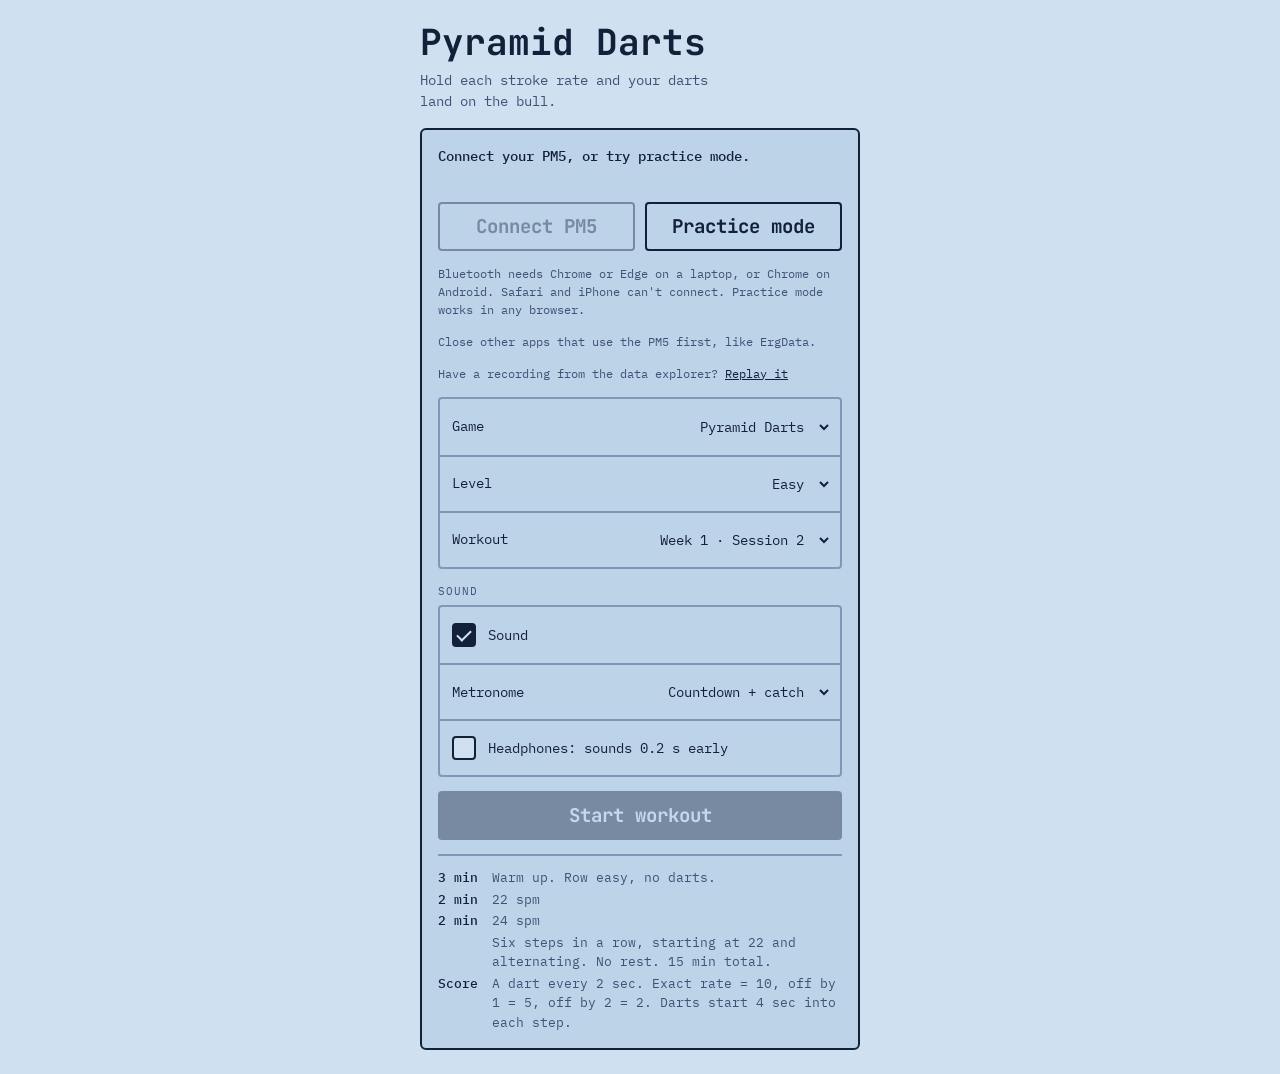
==== commit 0c0b002c: "Add a level menu for the power minimum, Easy by default" ====
--- a/index.html
+++ b/index.html
@@ -36,6 +36,14 @@
         <select id="game-pick">
           <option value="darts" selected>Pyramid Darts</option>
           <option value="stones">Skipping Stones (new)</option>
+        </select>
+      </label>
+      <!-- The power minimum. Easy suits a first try; Medium and Hard ask for more watts. -->
+      <label class="setting" for="level">Level
+        <select id="level">
+          <option value="easy" selected>Easy</option>
+          <option value="medium">Medium</option>
+          <option value="hard">Hard</option>
         </select>
       </label>
       <label class="setting" for="workout">Workout
@@ -121,7 +129,19 @@
       <button id="btn-restart" class="btn" type="button">Restart step</button>
       <button id="btn-skip" class="btn" type="button" hidden>Skip warm-up</button>
       <button id="btn-end" class="btn" type="button">End workout</button>
-      <!-- Same setting as on the start screen, so it can change mid-row -->
+      <!-- Same settings as on the start screen, so they can change mid-row -->
+      <div class="group">
+        <p class="label">Power</p>
+        <div class="list">
+          <label class="setting" for="level-menu">Level
+            <select id="level-menu">
+              <option value="easy" selected>Easy</option>
+              <option value="medium">Medium</option>
+              <option value="hard">Hard</option>
+            </select>
+          </label>
+        </div>
+      </div>
       <div class="group">
         <p class="label">Sound</p>
         <div class="list">
@@ -692,14 +712,15 @@
   }
 
   // ---- Power: the last stroke's watts and force curve ----
-  // A first try, to learn whether this helps while rowing. Not part of the score yet.
-  // The minimum is the Medium level from PLAN.md: 111 W at 22 spm, scaled up with the rate.
-  var FLOOR_22 = 111;
+  // The minimum per level, in watts at 22 spm, scaled up with the rate. From PLAN.md:
+  // 70% of rankings from Concept2's 2025 30-minute results.
+  // Darts only show it. Skipping Stones scores it: under the minimum, the stone sinks short.
+  var FLOOR_22 = { easy: 85, medium: 111, hard: 136 };
   var curve = { points: null, previous: null }, scaleLbf = 200;
   var cvC = $('curve'), ctxC = cvC.getContext('2d');
   new ResizeObserver(drawCurve).observe(cvC);
   // The minimum for a step, or 0 for warm-up, paddles and cooldown
-  function floorFor(p) { return p && p.kind === 'row' ? Math.round(FLOOR_22 * p.spm / 22) : 0; }
+  function floorFor(p) { return p && p.kind === 'row' ? Math.round(FLOOR_22[$('level').value] * p.spm / 22) : 0; }
   function onStrokePower(w) {
     if (!running) return;
     lastW = w; powerLog = powerLog.concat(w).slice(-7); // Skipping Stones draws these as bars
@@ -1012,19 +1033,23 @@
   // Storage can be blocked (private browsing), so reads and writes are wrapped.
   var SAVE_KEY = 'erg-games-workout';
   function saveChoice() {
-    try { localStorage.setItem(SAVE_KEY, JSON.stringify({ workout: $('workout').value, game: $('game-pick').value, metro: $('metro').value, early: $('early').checked })); } catch (e) { }
+    try { localStorage.setItem(SAVE_KEY, JSON.stringify({ workout: $('workout').value, game: $('game-pick').value, level: $('level').value, metro: $('metro').value, early: $('early').checked })); } catch (e) { }
   }
   try {
     var saved = JSON.parse(localStorage.getItem(SAVE_KEY));
     // Only use saved values that are still real options
     if (saved && INFO[saved.workout]) $('workout').value = saved.workout;
     if (saved && (saved.game === 'darts' || saved.game === 'stones')) $('game-pick').value = saved.game;
+    if (saved && FLOOR_22[saved.level]) $('level').value = $('level-menu').value = saved.level;
     if (saved && ['off', 'catch', 'count'].indexOf(saved.metro) >= 0) $('metro').value = $('metro-menu').value = saved.metro;
     if (saved) $('early').checked = $('early-menu').checked = !!saved.early;
   } catch (e) { }
 
   $('workout').addEventListener('change', function () { showPlan(); saveChoice(); });
   $('game-pick').addEventListener('change', saveChoice);
+  // Level is on the start screen and in the pause menu too. Changing one changes both.
+  $('level').addEventListener('change', function () { $('level-menu').value = this.value; saveChoice(); });
+  $('level-menu').addEventListener('change', function () { $('level').value = this.value; saveChoice(); });
   // The metronome menu is on the start screen and in the pause menu. Changing one changes both.
   $('metro').addEventListener('change', function () { $('metro-menu').value = this.value; saveChoice(); });
   $('metro-menu').addEventListener('change', function () { $('metro').value = this.value; saveChoice(); });
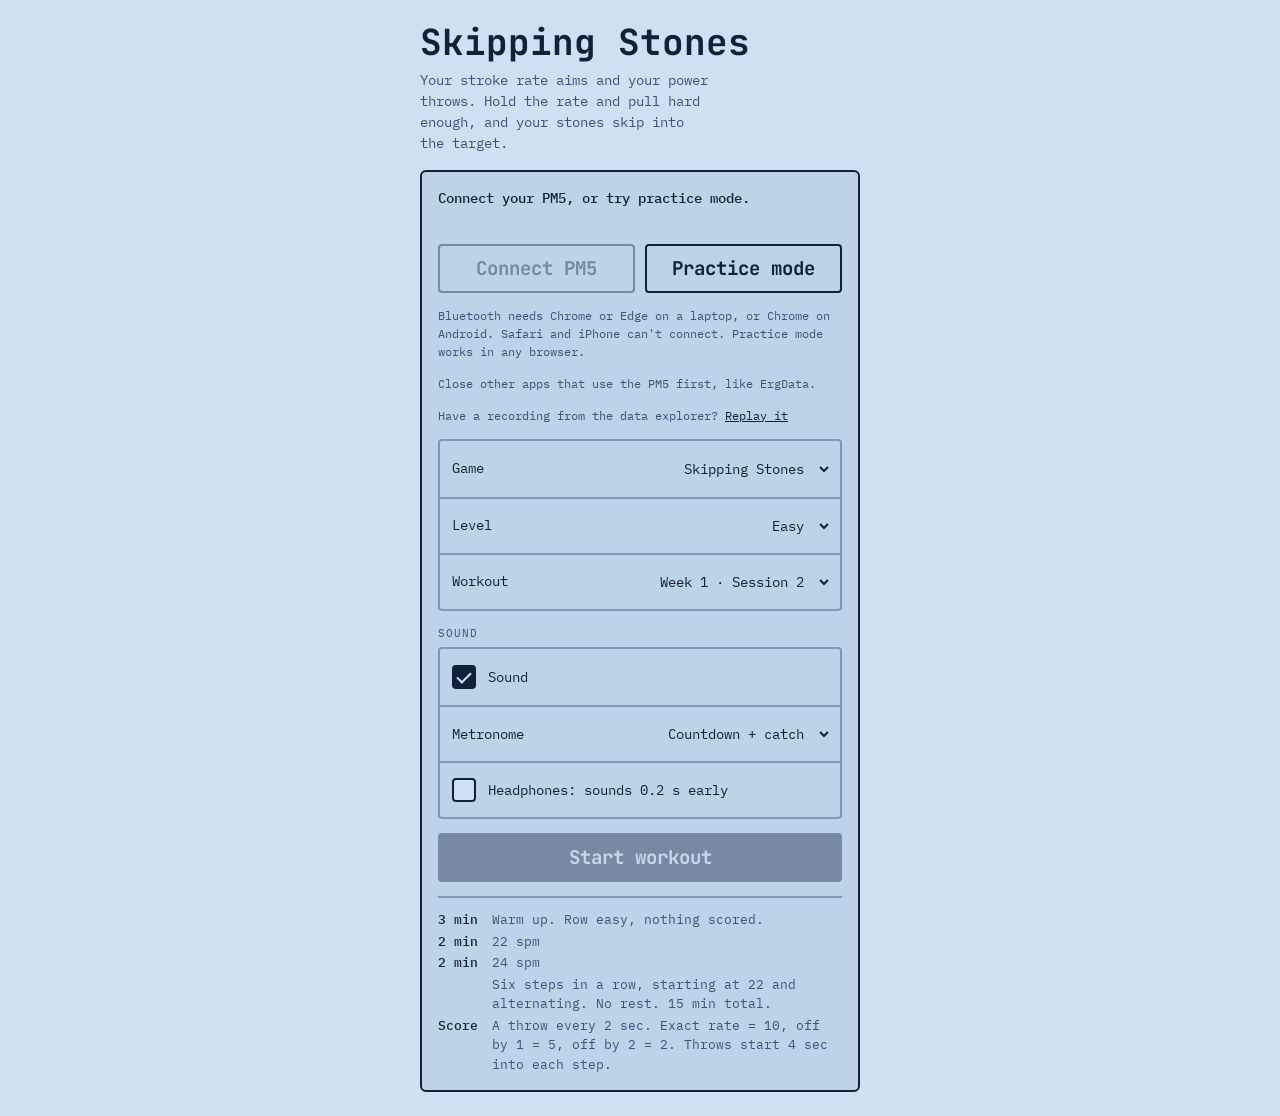
==== commit 58fef98c: "Rename to Skipping Stones and keep the board after a reload Skipping Stones is the title and default" ====
--- a/index.html
+++ b/index.html
@@ -3,7 +3,7 @@
 <head>
 <meta charset="utf-8">
 <meta name="viewport" content="width=device-width, initial-scale=1, viewport-fit=cover">
-<title>Pyramid Darts</title>
+<title>Skipping Stones</title>
 <link rel="preconnect" href="https://fonts.googleapis.com">
 <link rel="preconnect" href="https://fonts.gstatic.com" crossorigin>
 <link href="https://fonts.googleapis.com/css2?family=IBM+Plex+Mono:wght@400;500&family=JetBrains+Mono:wght@500;700&display=swap" rel="stylesheet">
@@ -12,8 +12,8 @@
 <body>
 <main class="wrap">
   <header id="top">
-    <h1>Pyramid Darts</h1>
-    <p class="lede">Hold each stroke rate and your darts land on the bull.</p>
+    <h1>Skipping Stones</h1>
+    <p class="lede">Your stroke rate aims and your power throws. Hold the rate and pull hard enough, and your stones skip into the target.</p>
   </header>
 
   <!-- SETUP -->
@@ -34,8 +34,8 @@
       <!-- Two boards on the same rules: the rate aims. Skipping Stones adds power: a weak stroke sinks the stone short. -->
       <label class="setting" for="game-pick">Game
         <select id="game-pick">
-          <option value="darts" selected>Pyramid Darts</option>
-          <option value="stones">Skipping Stones (new)</option>
+          <option value="stones" selected>Skipping Stones</option>
+          <option value="darts">Pyramid Darts</option>
         </select>
       </label>
       <!-- The power minimum. Easy suits a first try; Medium and Hard ask for more watts. -->
@@ -97,7 +97,7 @@
     </div>
     <!-- What you see while rowing. Hidden while paused. -->
     <div class="stack" id="playing">
-      <div class="board-wrap"><canvas id="board" role="img" aria-label="Dart board. Your stroke rate moves the crosshair up when you are too fast and down when you are too slow."></canvas></div>
+      <div class="board-wrap"><canvas id="board" role="img" aria-label="Target board. Your stroke rate moves the crosshair up when you are too fast and down when you are too slow."></canvas></div>
       <div class="readout">
         <div><div class="label">Target</div><div class="big"><span id="r-target">–</span> <small>spm</small></div></div>
         <div><div class="label">You</div><div class="big"><span id="r-you">0</span> <small>spm</small></div></div>
@@ -195,20 +195,20 @@
     w1s2: {
       eyebrow: 'Week 1 · Session 2',
       plan: [
-        ['3 min', 'Warm up. Row easy, no darts.'],
+        ['3 min', 'Warm up. Row easy, nothing scored.'],
         ['2 min', '22 spm'], ['2 min', '24 spm'],
         ['', 'Six steps in a row, starting at 22 and alternating. No rest. 15 min total.'],
-        ['Score', 'A dart every 2 sec. Exact rate = 10, off by 1 = 5, off by 2 = 2. Darts start 4 sec into each step.']
+        ['Score', 'A throw every 2 sec. Exact rate = 10, off by 1 = 5, off by 2 = 2. Throws start 4 sec into each step.']
       ]
     },
     w1s1: {
       eyebrow: 'Week 1 · Session 1',
       plan: [
-        ['90 sec', 'Warm up. Row easy, no darts.'],
+        ['90 sec', 'Warm up. Row easy, nothing scored.'],
         ['90 sec', '24 spm'], ['60 sec', '26 spm'], ['30 sec', '28 spm'],
-        ['30 sec', 'Paddle at about 20 spm after every step. No darts.'],
+        ['30 sec', 'Paddle at about 20 spm after every step. Nothing scored.'],
         ['', 'Three pyramids, then a 30 sec cooldown. 15 min total.'],
-        ['Score', 'A dart every 2 sec. Exact rate = 10, off by 1 = 5, off by 2 = 2. Darts start 4 sec into each step.']
+        ['Score', 'A throw every 2 sec. Exact rate = 10, off by 1 = 5, off by 2 = 2. Throws start 4 sec into each step.']
       ]
     }
   };
@@ -236,7 +236,7 @@
   // ---- State ----
   var mode = null;          // 'pm5' or 'practice'
   var spm = 0;              // current stroke rate
-  var game = 'darts';       // 'darts' or 'stones', picked on the start screen
+  var game = 'stones';      // 'stones' or 'darts', picked on the start screen
   var powerLog = [], lastW = null; // watts of the last few strokes, and of the very last one
   var practiceSpm = 20;
   var running = false, rafId = 0, t0 = 0, total = 0;
@@ -550,8 +550,9 @@
     ctx.lineWidth = 3; ctx.strokeStyle = C.ink;
     [[3.5, 0.55], [2.5, 0.7], [1.5, 0.85], [0.5, 1]].forEach(function (b) { ctx.globalAlpha = b[1] * dim; ring(b[0]); ctx.stroke(); });
     ctx.globalAlpha = 1; ctx.fillStyle = C['ink-soft']; ctx.textAlign = 'center';
-    ctx.font = "500 12px 'IBM Plex Mono', monospace";
-    ctx.fillText('▲ TOO FAST', cx, 50);
+    // Text sizes are on the 400 grid; a phone board is about 320 px, so 16 shows as about 13 px
+    ctx.font = "500 16px 'IBM Plex Mono', monospace";
+    ctx.fillText('▲ TOO FAST', cx, 52);
     ctx.fillText('▼ TOO SLOW', cx, 272);
 
     if (resting) {
@@ -561,8 +562,8 @@
       ctx.fillStyle = C.ink;
       ctx.font = "700 30px 'JetBrains Mono', monospace"; ctx.fillText(title, cx, cy - 10);
       ctx.font = "700 26px 'JetBrains Mono', monospace"; ctx.fillText(spm + ' spm', cx, cy + 22);
-      ctx.fillStyle = C['ink-soft']; ctx.font = "500 12px 'IBM Plex Mono', monospace";
-      if (until) ctx.fillText(until + fmt(Math.ceil(p.len - inPhase)), cx, cy + 46);
+      ctx.fillStyle = C['ink-soft']; ctx.font = "500 16px 'IBM Plex Mono', monospace";
+      if (until) ctx.fillText(until + fmt(Math.ceil(p.len - inPhase)), cx, cy + 50);
     } else {
       // Each stone flies from your hand toward where the rate aimed it. at(s) is the point
       // a share s of the way there. A short throw skips twice, then sinks.
@@ -613,29 +614,35 @@
         }
       });
 
-      // crosshair: a ring with a full cross, where the rate is aiming now
+      // crosshair: a ring with a full cross, where the rate is aiming now.
+      // Drawn twice: wide in the background color first, then ink on top, so the
+      // outline cuts it out from any stones underneath.
       var target = Math.max(-3.8, Math.min(3.8, spm - p.spm));
       aimErr += (target - aimErr) * EASE;
       var ay = cy - aimErr * u * k;
-      ctx.globalAlpha = 1; ctx.strokeStyle = C.ink; ctx.lineWidth = 3;
-      ctx.setLineDash(waiting ? [4, 4] : []); // dashed while stones are on hold
-      ctx.beginPath(); ctx.arc(cx, ay, 11, 0, Math.PI * 2); ctx.stroke();
-      ctx.setLineDash([]);
-      ctx.beginPath(); ctx.moveTo(cx - 34, ay); ctx.lineTo(cx + 34, ay); ctx.moveTo(cx, ay - 24); ctx.lineTo(cx, ay + 24); ctx.stroke();
+      [[C.bg, 9], [C.ink, 3]].forEach(function (s) {
+        ctx.globalAlpha = 1; ctx.strokeStyle = s[0]; ctx.lineWidth = s[1]; ctx.lineCap = 'round';
+        ctx.setLineDash(waiting ? [4, 4] : []); // dashed while stones are on hold
+        ctx.beginPath(); ctx.arc(cx, ay, 11, 0, Math.PI * 2); ctx.stroke();
+        ctx.setLineDash([]);
+        ctx.beginPath(); ctx.moveTo(cx - 34, ay); ctx.lineTo(cx + 34, ay); ctx.moveTo(cx, ay - 24); ctx.lineTo(cx, ay + 24); ctx.stroke();
+      });
     }
 
     // power: one bar per stroke, a dashed line at the minimum, and a dashed bar to aim the next stroke at
-    var floor = floorFor(p), base = 392, ppw = 80 / 190;
+    // The bars top out at 318, under the header text, so a big stroke never runs into it
+    var floor = floorFor(p), base = 392, ppw = 74 / 190;
     function wy(w) { return base - Math.min(w, 190) * ppw; }
     ctx.globalAlpha = 1; ctx.textAlign = 'left'; ctx.fillStyle = C['ink-soft'];
-    ctx.font = "500 12px 'IBM Plex Mono', monospace";
-    ctx.fillText('POWER · W', 12, 302);
+    ctx.font = "500 16px 'IBM Plex Mono', monospace";
+    ctx.fillText('POWER · W', 12, 309);
     ctx.textAlign = 'right';
-    if (lastW === null) ctx.fillText(mode === 'practice' ? 'Power needs a PM5' : 'Waiting for a stroke', 390, 302);
+    if (lastW === null) ctx.fillText(mode === 'practice' ? 'Power needs a PM5' : 'Waiting for a stroke', 390, 309);
     else {
+      // the one line to read mid-stroke, so it is the biggest text on the board
       var low = floor > 0 && lastW < floor;
-      ctx.fillStyle = low ? C.miss : floor ? C.hit : C.ink; ctx.font = "700 16px 'JetBrains Mono', monospace";
-      ctx.fillText(low ? 'PUSH +' + (floor - lastW) + ' W' : floor ? 'NEXT ≥ ' + floor + ' W' : lastW + ' W', 390, 302);
+      ctx.fillStyle = low ? C.miss : floor ? C.hit : C.ink; ctx.font = "700 26px 'JetBrains Mono', monospace";
+      ctx.fillText(low ? 'PUSH +' + (floor - lastW) + ' W' : floor ? 'MIN ' + floor + ' W' : lastW + ' W', 390, 309);
     }
     var bw = 26, gap = 10, x0 = 61;
     powerLog.forEach(function (w, i) {
@@ -668,7 +675,8 @@
     // minimum, the stone sinks short and scores nothing. No watts yet (practice mode): it always reaches.
     var floor = floorFor(p), short = game === 'stones' && lastW !== null && floor > 0 && lastW < floor;
     if (short) pts = 0;
-    var d = { ux: r * Math.cos(ang), uy: r * Math.sin(ang), pts: pts, born: now, short: short };
+    // step: which step it was thrown in, so Restart step can take this step's throws back
+    var d = { ux: r * Math.cos(ang), uy: r * Math.sin(ang), pts: pts, born: now, short: short, step: lastPhase };
     darts.push(d); popups.push(d);
     stats.score += pts; stats.darts++;
     if (a <= 1) stats.on++;
@@ -794,7 +802,7 @@
     var p = timeline[i], inPhase = el - p.start;
     if (i !== lastPhase) {
       // Only a new step gets a snapshot, not a resume in the middle of one
-      if (i !== snap.i) snap = { i: i, score: stats.score, darts: stats.darts, on: stats.on, bulls: stats.bulls, by: JSON.stringify(stats.by), drawn: darts.length };
+      if (i !== snap.i) snap = { i: i, score: stats.score, darts: stats.darts, on: stats.on, bulls: stats.bulls, by: JSON.stringify(stats.by) };
       lastPhase = i; onPhase(p, i);
     }
 
@@ -878,7 +886,10 @@
     total = acc;
     stats = from ? from.stats : { score: 0, darts: 0, on: 0, bulls: 0, by: by };
     stats.timing = stats.timing || []; // saved progress from before this feature has none
-    darts = []; popups = []; aimErr = 0; lastPhase = -1; lastSec = -1; beatAt = 0; nextChime = null; counts = []; beats = [];
+    // After a reload, the last stones come back, landed. Their throw times came from the old page's
+    // clock, so they are set to "long ago": no flight, no points popup.
+    darts = from && from.darts ? from.darts.map(function (d) { d.born = -Infinity; return d; }) : [];
+    popups = []; aimErr = 0; lastPhase = -1; lastSec = -1; beatAt = 0; nextChime = null; counts = []; beats = [];
     paused = false; counting = false; settleUntil = 0; snap = from ? from.snap : { i: -1 };
     showMenu(false);
     if (!audio) { try { audio = new (window.AudioContext || window.webkitAudioContext)(); } catch (e) { audio = null; } }
@@ -1011,7 +1022,7 @@
     var ul = $('f-by'); ul.innerHTML = '';
     Object.keys(stats.by).map(Number).sort(function (a, b) { return a - b; }).forEach(function (r) {
       var b = stats.by[r], li = document.createElement('li');
-      li.textContent = r + ' spm: ' + (b.n ? Math.round(b.on / b.n * 100) + '% on target' : 'no darts') + ' (' + b.n + ' darts)';
+      li.textContent = r + ' spm: ' + (b.n ? Math.round(b.on / b.n * 100) + '% on target' : 'no throws') + ' (' + b.n + ' throws)';
       ul.appendChild(li);
     });
     var tt = timingText();
@@ -1064,11 +1075,12 @@
   var MAX_AGE = 12 * 60 * 60 * 1000; // older than 12 hours is not the same session
   var saved = null;
   function saveProgress(el) {
-    try { localStorage.setItem(SESSION_KEY, JSON.stringify({ workout: wkey, elapsed: el, stats: stats, snap: snap, savedAt: Date.now() })); } catch (e) { }
+    try { localStorage.setItem(SESSION_KEY, JSON.stringify({ workout: wkey, elapsed: el, stats: stats, snap: snap, darts: darts.slice(-12), savedAt: Date.now() })); } catch (e) { }
   }
   function clearProgress() {
     saved = null;
     $('resume-box').hidden = true;
+    $('btn-start').textContent = 'Start workout'; $('btn-start').classList.add('primary');
     try { localStorage.removeItem(SESSION_KEY); } catch (e) { }
   }
   try {
@@ -1080,6 +1092,8 @@
     $('resume-text').textContent = 'Unfinished workout: ' + INFO[saved.workout].eyebrow + ', stopped at ' + at + '.';
     $('btn-continue').textContent = 'Resume at ' + at;
     $('resume-box').hidden = false;
+    // Starting fresh throws the saved workout away, so it is not the filled, first-choice button
+    $('btn-start').textContent = 'Start over'; $('btn-start').classList.remove('primary');
   }
   $('btn-continue').addEventListener('click', function () { if (saved) start(saved); });
   $('btn-discard').addEventListener('click', clearProgress);
@@ -1129,7 +1143,7 @@
     var p = timeline[snap.i];
     stats.score = snap.score; stats.darts = snap.darts; stats.on = snap.on; stats.bulls = snap.bulls;
     stats.by = JSON.parse(snap.by);
-    darts.length = snap.drawn; popups = [];
+    darts = darts.filter(function (d) { return d.step !== snap.i; }); popups = [];
     p.thrown = -1;
     t0 = pausedAt - p.start * 1000;
     setText($('h-score'), String(stats.score));
